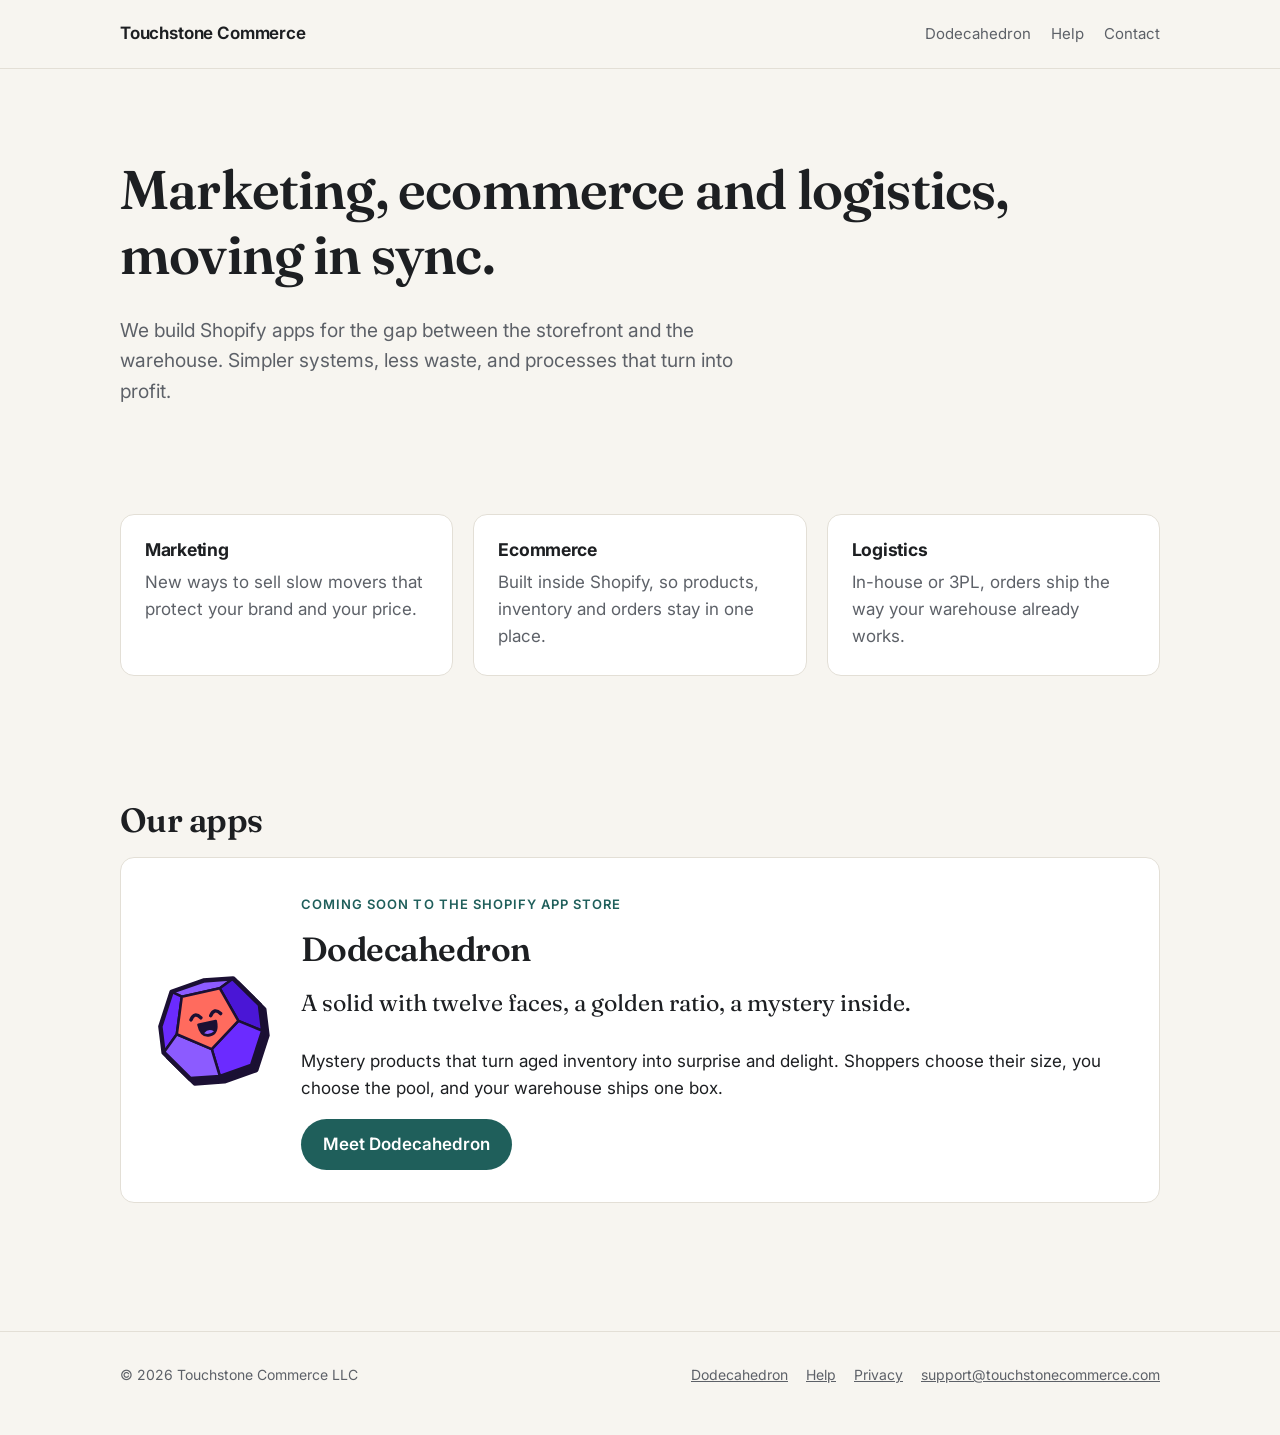
==== index.html @ 1e790326 "SEO: FAQ with structured data, canonicals, robots.txt and sitemap /dodecahedron/ gets a plain-statem" ====
<!doctype html>
<html lang="en">
<head>
  <meta charset="utf-8">
  <meta name="viewport" content="width=device-width, initial-scale=1">
  <title>Touchstone Commerce</title>
  <meta name="description" content="Shopify apps that keep marketing, ecommerce and logistics moving in sync.">
  <link rel="canonical" href="https://touchstonecommerce.com/">
  <link rel="icon" href="/assets/favicon.ico?v=2" sizes="32x32">
  <link rel="icon" href="/assets/favicon.svg?v=2" type="image/svg+xml">
  <link rel="apple-touch-icon" href="/assets/apple-touch-icon.png">
  <link rel="manifest" href="/assets/site.webmanifest">
  <link rel="preconnect" href="https://fonts.googleapis.com">
  <link rel="preconnect" href="https://fonts.gstatic.com" crossorigin>
  <link href="https://fonts.googleapis.com/css2?family=Fraunces:ital,opsz,wght@0,9..144,400;0,9..144,600;1,9..144,400&family=Inter:wght@400;600;650;700&display=swap" rel="stylesheet">
  <link rel="stylesheet" href="/assets/style.css?v=629a7da9">
</head>
<body>
  <header class="site-header">
    <div class="wrap">
      <a class="brand" href="/">
        Touchstone Commerce
      </a>
      <nav class="site-nav" aria-label="Main">
        <a href="/dodecahedron/">Dodecahedron</a>
        <a href="/dodecahedron/help/">Help</a>
        <a href="mailto:support@touchstonecommerce.com">Contact</a>
      </nav>
    </div>
  </header>

  <main>
    <section class="hero">
      <div class="wrap">
        <h1>Marketing, ecommerce and logistics, moving in sync.</h1>
        <p class="lede">We build Shopify apps for the gap between the storefront and the warehouse. Simpler systems, less waste, and processes that turn into profit.</p>
      </div>
    </section>

    <section class="section">
      <div class="wrap">
        <div class="grid">
          <div class="card">
            <h3>Marketing</h3>
            <p class="muted">New ways to sell slow movers that protect your brand and your price.</p>
          </div>
          <div class="card">
            <h3>Ecommerce</h3>
            <p class="muted">Built inside Shopify, so products, inventory and orders stay in one place.</p>
          </div>
          <div class="card">
            <h3>Logistics</h3>
            <p class="muted">In-house or 3PL, orders ship the way your warehouse already works.</p>
          </div>
        </div>
      </div>
    </section>

    <section class="section">
      <div class="wrap">
        <h2>Our apps</h2>
        <div class="card product-card">
          <img src="/assets/dodecahedron-mark.svg" width="120" height="120" alt="">
          <div>
            <span class="eyebrow">Coming soon to the Shopify App Store</span>
            <h2 style="margin-top: 0">Dodecahedron</h2>
            <p class="sense">A solid with twelve faces, a golden ratio, a mystery inside.</p>
            <p>Mystery products that turn aged inventory into surprise and delight. Shoppers choose their size, you choose the pool, and your warehouse ships one box.</p>
            <div class="actions" style="margin-top: 16px">
              <a class="button" href="/dodecahedron/">Meet Dodecahedron</a>
            </div>
          </div>
        </div>
      </div>
    </section>
  </main>

  <footer class="site-footer">
    <div class="wrap">
      <span>© 2026 Touchstone Commerce LLC</span>
      <nav aria-label="Footer">
        <a href="/dodecahedron/">Dodecahedron</a>
        <a href="/dodecahedron/help/">Help</a>
        <a href="/privacy/">Privacy</a>
        <a href="mailto:support@touchstonecommerce.com">support@touchstonecommerce.com</a>
      </nav>
    </div>
  </footer>
</body>
</html>
---- assets/style.css ----
/* Touchstone Commerce: one stylesheet for every page. */
:root {
  --bg: #f7f5f0;
  --surface: #ffffff;
  --text: #1d1f22;
  --muted: #5d6168;
  --line: #e3dfd6;
  --accent: #1f5f5b;
  --accent-soft: #e4efed;
  --accent-text: #ffffff;
  --radius: 14px;
  --max: 1080px;
  --font: "Inter", system-ui, -apple-system, "Segoe UI", Roboto, sans-serif;
  --serif: "Fraunces", Georgia, "Times New Roman", serif;
}

@media (prefers-color-scheme: dark) {
  :root {
    --bg: #121416;
    --surface: #1a1d20;
    --text: #ecebe7;
    --muted: #a3a7ad;
    --line: #2c3035;
    --accent: #6fbfb6;
    --accent-soft: #1d2d2c;
    --accent-text: #0f1a19;
  }
}

* { box-sizing: border-box; }

html { -webkit-text-size-adjust: 100%; }

body {
  margin: 0;
  background: var(--bg);
  color: var(--text);
  font: 17px/1.6 var(--font);
}

a { color: var(--accent); }
a:hover { text-decoration-thickness: 2px; }

img, svg { max-width: 100%; }

.wrap { max-width: var(--max); margin: 0 auto; padding: 0 20px; }
.narrow { max-width: 900px; }

/* Header and footer */
.site-header { border-bottom: 1px solid var(--line); }
.site-header .wrap { display: flex; align-items: center; justify-content: space-between; gap: 16px; min-height: 68px; flex-wrap: wrap; }
.brand { color: var(--text); text-decoration: none; font-weight: 650; letter-spacing: -0.01em; }
.site-nav { display: flex; gap: 20px; flex-wrap: wrap; }
.site-nav a { color: var(--muted); text-decoration: none; font-size: 15px; }
.site-nav a:hover, .site-nav a[aria-current="page"] { color: var(--text); }

.site-footer { border-top: 1px solid var(--line); margin-top: 96px; padding: 32px 0 48px; color: var(--muted); font-size: 14px; }
.site-footer .wrap { display: flex; justify-content: space-between; gap: 16px; flex-wrap: wrap; }
.site-footer nav { display: flex; gap: 18px; flex-wrap: wrap; }
.site-footer a { color: var(--muted); }

/* Type */
h1, h2, h3 { line-height: 1.2; letter-spacing: -0.015em; margin: 0 0 0.5em; }
h1 { font-family: var(--serif); font-weight: 600; font-size: clamp(2.2rem, 5vw, 3.4rem); }
h2 { font-family: var(--serif); font-weight: 600; font-size: clamp(1.6rem, 3vw, 2.1rem); margin-top: 1.8em; }
h3 { font-size: 1.1rem; }
p { margin: 0 0 1em; }
.lede { font-size: 1.2rem; color: var(--muted); max-width: 640px; }
.eyebrow { display: inline-block; font-size: 13px; font-weight: 600; letter-spacing: 0.08em; text-transform: uppercase; color: var(--accent); margin-bottom: 14px; }
.muted { color: var(--muted); }

/* Dictionary-entry hero */
.definition { max-width: 680px; }
.definition h1 { font-size: clamp(2.8rem, 8vw, 4.6rem); margin-bottom: 0.1em; }
.pron { font-family: var(--serif); font-size: 1.15rem; color: var(--muted); padding-bottom: 20px; border-bottom: 1px solid var(--line); margin-bottom: 24px; }
.pron b { font-weight: 600; color: var(--text); }
.pron i { margin-left: 0.4em; }
.sense { font-family: var(--serif); font-size: 1.45rem; line-height: 1.45; margin-bottom: 28px; }

/* Sections */
.hero { padding: 88px 0 56px; }
.section { padding: 32px 0; }

.grid { display: grid; gap: 20px; grid-template-columns: repeat(auto-fit, minmax(240px, 1fr)); }
.card { background: var(--surface); border: 1px solid var(--line); border-radius: var(--radius); padding: 24px; }
.card p:last-child { margin-bottom: 0; }

.product-card { display: grid; gap: 28px; grid-template-columns: 120px 1fr; align-items: center; padding: 32px; }
.product-card > img { width: 120px; height: 120px; }
@media (max-width: 600px) {
  .product-card { grid-template-columns: 1fr; }
  .product-card > img { width: 88px; height: 88px; }
}

.steps { counter-reset: step; list-style: none; padding: 0; margin: 0; display: grid; gap: 16px; grid-template-columns: repeat(auto-fit, minmax(220px, 1fr)); }
.steps li { counter-increment: step; background: var(--surface); border: 1px solid var(--line); border-radius: var(--radius); padding: 22px; }
.steps li::before { content: counter(step); display: inline-grid; place-items: center; width: 30px; height: 30px; border-radius: 50%; background: var(--accent-soft); color: var(--accent); font-weight: 700; margin-bottom: 12px; }

.button { display: inline-block; background: var(--accent); color: var(--accent-text); text-decoration: none; font-weight: 600; padding: 12px 22px; border-radius: 999px; }
.button:hover { filter: brightness(1.08); }
.button.secondary { background: transparent; color: var(--accent); border: 1.5px solid var(--accent); }
.actions { display: flex; gap: 12px; flex-wrap: wrap; margin-top: 28px; }

.note { background: var(--accent-soft); border-radius: var(--radius); padding: 18px 22px; }

/* Long-form documents (privacy, help) */
.doc { padding-top: 56px; }
.doc h2 { font-size: 1.5rem; }
.doc h3 { margin-top: 1.6em; }
.doc ul, .doc ol { padding-left: 1.3em; }
.doc li { margin-bottom: 0.4em; }
.doc table { width: 100%; border-collapse: collapse; margin: 0 0 1.2em; font-size: 15px; display: block; overflow-x: auto; }
.doc th, .doc td { text-align: left; vertical-align: top; padding: 10px 12px; border-bottom: 1px solid var(--line); }
.doc th { font-weight: 600; }
.doc code { font-size: 0.92em; background: var(--accent-soft); padding: 1px 6px; border-radius: 6px; overflow-wrap: anywhere; }
.toc { background: var(--surface); border: 1px solid var(--line); border-radius: var(--radius); padding: 18px 22px; margin: 24px 0 8px; }
.toc ul { margin: 0; }

/* ------------------------------------------------------------------------------------------------
   Dodecahedron brand (BRAND.md). Pages with <body class="dodeca"> take these tokens: the site's own
   variables are redefined, so the shared header, footer, cards and links restyle themselves, and the
   dd- components below draw only from tokens. Light only: the brand has no dark palette.
   ------------------------------------------------------------------------------------------------ */
.dodeca {
  --purple: #6b2bff;          /* Electric Purple: primary accent */
  --purple-deep: #4a16d6;     /* links, tag text */
  --purple-darkest: #2e0c8f;  /* link hover */
  --purple-soft: #8c5bff;
  --lavender: #e6dcff;
  --ink: #1b1033;             /* Midnight Ink: headings, borders, shadows */
  --coral: #ff6b5e;
  --lime: #d8f76a;
  --yellow: #ffc23d;
  --lilac: #f5f1ff;           /* Lilac Mist: page background */
  --bg-image: #f1ecfc;        /* behind illustrations */
  --white: #ffffff;
  --text-body: #3b2e5c;       /* Plum Gray */
  --text-muted: #5a4d78;      /* Muted Plum */

  --font-display: "Bricolage Grotesque", system-ui, sans-serif;
  --radius-pill: 999px;
  --radius-card: 20px;
  --radius-card-lg: 28px;
  --border: 2px solid var(--ink);
  --shadow-sm: 4px 4px 0 var(--ink);
  --shadow-lg: 10px 10px 0 var(--ink);
  --shadow-btn: 0 6px 0 var(--ink);

  /* The site's own variables, mapped to the brand. */
  --bg: var(--lilac);
  --surface: var(--white);
  --text: var(--ink);
  --muted: var(--text-muted);
  --line: var(--ink);
  --accent: var(--purple-deep);
  --accent-soft: var(--lavender);
  --accent-text: var(--white);
  --radius: var(--radius-card);
  --max: 1200px;
  --font: "Inter", system-ui, -apple-system, "Segoe UI", Roboto, sans-serif;

  color-scheme: light;
  overflow-x: clip;
}
/* Keep the brand light even when the visitor's system is dark (the site's dark tokens would win otherwise). */
@media (prefers-color-scheme: dark) {
  .dodeca {
    --bg: var(--lilac); --surface: var(--white); --text: var(--ink); --muted: var(--text-muted); --line: var(--ink);
    --accent: var(--purple-deep); --accent-soft: var(--lavender); --accent-text: var(--white);
  }
}
.dodeca a { color: var(--purple-deep); }
.dodeca a:hover { color: var(--purple-darkest); }
.dodeca :focus-visible { outline: 3px solid var(--purple); outline-offset: 3px; border-radius: 6px; }
.dodeca .wrap { padding-inline: 24px; }
.dodeca h1, .dodeca h2, .dodeca .dd-display { font-family: var(--font-display); font-weight: 800; letter-spacing: -0.02em; color: var(--ink); }
.dodeca h3 { color: var(--ink); }
.dodeca .muted { color: var(--text-body); }

/* Header and footer, restyled to the brand. */
.dodeca .site-header { border-bottom: 0; }
.dodeca .site-header .wrap { min-height: 0; padding-block: 24px; }
.dodeca .site-nav { align-items: center; gap: 8px; }
.dodeca .site-nav a:not(.dd-btn) { padding: 12px 14px; font-weight: 500; font-size: 15px; color: var(--text-body); }
.dodeca .site-nav a:not(.dd-btn):hover, .dodeca .site-nav a[aria-current="page"] { color: var(--ink); }
.dodeca .site-footer { border-top: var(--border); color: var(--text-muted); }
.dodeca .site-footer a { color: var(--text-muted); }

.dd-logo { display: flex; align-items: center; gap: 10px; text-decoration: none; }
.dodeca .dd-logo, .dodeca .dd-logo:hover { color: var(--ink); }
.dd-logo span { font-size: 22px; }

/* Buttons */
.dd-btn { display: inline-flex; align-items: center; gap: 10px; min-height: 44px; padding: 0 20px; border-radius: var(--radius-pill);
  font: 600 15px/1.2 var(--font); text-decoration: none; border: 0; cursor: pointer; transition: transform 0.12s ease, box-shadow 0.12s ease; }
.dodeca .dd-btn-dark, .dodeca .dd-btn-dark:hover { background: var(--ink); color: var(--white); }
.dd-btn-lg { min-height: 56px; padding: 10px 28px; font-size: 18px; }
.dodeca .dd-btn-primary { background: var(--purple); color: var(--white); font-weight: 700; box-shadow: var(--shadow-btn); }
.dodeca .dd-btn-primary:hover { color: var(--white); transform: translateY(2px); box-shadow: 0 4px 0 var(--ink); }
.dodeca .dd-btn-primary:active { transform: translateY(6px); box-shadow: 0 0 0 var(--ink); }
.dodeca .dd-btn-outline { background: var(--white); color: var(--ink); border: var(--border); }
.dodeca .dd-btn-outline:hover { color: var(--ink); background: var(--lilac); }

/* Hero */
.dd-hero { display: flex; flex-wrap: wrap; align-items: center; gap: 56px; padding-top: 40px; padding-bottom: 56px; }
.dd-hero-copy { flex: 1 1 480px; min-width: 0; display: flex; flex-direction: column; gap: 28px; }
.dd-eyebrow { align-self: flex-start; display: inline-flex; align-items: center; gap: 8px; padding: 8px 14px; border-radius: var(--radius-pill);
  background: var(--lime); color: var(--ink); font-weight: 600; font-size: 14px; }
.dodeca .dd-hero h1 { margin: 0; font-size: clamp(52px, 7.5vw, 96px); line-height: 0.95; letter-spacing: -0.035em; }
.dd-hero h1 em { font-style: normal; color: var(--purple); }
.dd-lede { margin: 0; max-width: 520px; font-size: 20px; line-height: 1.5; color: var(--text-body); }
.dd-cta-row { display: flex; flex-wrap: wrap; gap: 12px; }
.dd-fineprint { margin: 0; font-size: 14px; color: var(--text-muted); }

.dd-hero-visual { flex: 1 1 380px; min-width: 0; display: flex; justify-content: center; padding-block: 24px; }
.dd-product-wrap { position: relative; width: 100%; max-width: 420px; }
.dd-product-card { background: var(--white); border: var(--border); border-radius: var(--radius-card-lg); box-shadow: var(--shadow-lg); overflow: hidden; }
.dd-product-card .dd-art { background: var(--bg-image); border-bottom: var(--border); }
.dd-product-card .dd-art img { display: block; width: 100%; height: auto; aspect-ratio: 3 / 2; object-fit: cover; }
.dd-product-card .dd-body { padding: 20px 24px 24px; display: flex; flex-direction: column; gap: 10px; }
.dd-tag { align-self: flex-start; padding: 4px 10px; border-radius: var(--radius-pill); background: var(--lilac); color: var(--purple-deep); font-weight: 600; font-size: 13px; }
.dodeca .dd-product-card h2 { margin: 0; font-size: 26px; }
.dd-product-card p { margin: 0; font-size: 15px; line-height: 1.5; color: var(--text-body); }
.dd-price-row { display: flex; align-items: center; justify-content: space-between; gap: 12px; margin-top: 6px; }
.dd-price { font-weight: 700; font-size: 20px; color: var(--ink); }

.dd-chip { position: absolute; left: -64px; top: 30%; padding: 12px 16px; border-radius: 16px; background: var(--white); border: var(--border);
  box-shadow: var(--shadow-sm); font-size: 14px; line-height: 1.3; }
.dd-chip .dd-from { font-weight: 500; color: var(--text-muted); }
.dd-chip .dd-to { font-weight: 700; color: var(--ink); }

/* How it works */
/* Bottom padding + the next section's 32px top padding = the space above the steps (the hero's bottom padding). */
.dd-steps { display: grid; grid-template-columns: repeat(auto-fit, minmax(240px, 1fr)); gap: 16px; padding-bottom: 32px; }
.dd-step { padding: 24px; border-radius: var(--radius-card); background: var(--white); border: var(--border); display: flex; flex-direction: column; gap: 10px; }
.dd-num { width: 44px; height: 44px; border-radius: 12px; display: flex; align-items: center; justify-content: center;
  font-family: var(--font-display); font-weight: 800; font-size: 22px; color: var(--ink); }
.dodeca .dd-step h2 { margin: 0; font-size: 24px; }
.dd-step p { margin: 0; font-size: 16px; line-height: 1.5; color: var(--text-body); }
.dd-num-1 { background: var(--lime); }
.dd-num-2 { background: var(--yellow); }
.dd-num-3 { background: var(--coral); }

/* The rest of the page: cards and notes in the same sticker style. A section's first heading sits on the
   section's own padding rather than adding the site's heading margin on top. */
.dodeca .section h2:first-child { margin-top: 0; }
.dodeca .card { border: var(--border); border-radius: var(--radius-card); }
.dodeca .note { background: var(--lavender); border: var(--border); color: var(--ink); }

/* FAQ: native <details> so every answer is in the HTML for search engines and AI crawlers, open or closed. */
.dd-faq details { background: var(--white); border: var(--border); border-radius: var(--radius-card); box-shadow: var(--shadow-sm); margin-bottom: 16px; }
.dd-faq summary {
  cursor: pointer; list-style: none; padding: 18px 22px; border-radius: 18px;
  display: flex; justify-content: space-between; align-items: center; gap: 16px;
  font-weight: 700; font-size: 17px; color: var(--ink);
}
.dd-faq summary::-webkit-details-marker { display: none; }
.dd-faq summary::after { content: "+"; font-size: 22px; line-height: 1; flex: none; }
.dd-faq details[open] summary::after { content: "–"; }
.dd-faq details p { margin: 0; padding: 0 22px 20px; font-size: 16px; line-height: 1.55; color: var(--text-body); }
.dd-faq details a { font-weight: 600; }

/* Dodecahedron long-form pages (help, pricing): the .doc layout in the brand's sticker style. */
.dodeca .doc { padding-top: 40px; }
.dodeca .doc .dd-eyebrow { display: flex; width: fit-content; margin-bottom: 20px; }
.dodeca .doc h1 { font-size: clamp(40px, 6vw, 64px); line-height: 1; letter-spacing: -0.03em; margin-bottom: 16px; }
.dodeca .doc h2 { font-size: 28px; margin-top: 1.6em; }
.dodeca .doc h3 { font-family: var(--font-display); font-weight: 800; font-size: 20px; letter-spacing: -0.01em; }
.dodeca .doc .lede { color: var(--text-body); }
.dodeca .doc p, .dodeca .doc li { color: var(--text-body); }
.dodeca .doc strong { color: var(--ink); }
/* A real table at full width (the base .doc table is display: block for sideways scrolling, which leaves the rows
   narrower than the border). Cells wrap instead, and long code breaks anywhere. */
.dodeca .doc table { display: table; width: 100%; border-collapse: separate; border-spacing: 0; background: var(--white); border: var(--border); border-radius: var(--radius-card); }
.dodeca .doc th, .dodeca .doc td { border-bottom: 1px solid var(--lavender); }
.dodeca .doc tr:last-child td { border-bottom: 0; }
.dodeca .doc th { background: var(--lavender); color: var(--ink); }
.dodeca .doc thead th:first-child { border-top-left-radius: calc(var(--radius-card) - 2px); }
.dodeca .doc thead th:last-child { border-top-right-radius: calc(var(--radius-card) - 2px); }
.dodeca .doc code { background: var(--lavender); color: var(--ink); }
/* The plans table: fixed columns (40 / 30 / 30, set in its colgroup) at every width. */
.dodeca .doc table.dd-plans { table-layout: fixed; }
.dodeca .toc { border: var(--border); border-radius: var(--radius-card); box-shadow: var(--shadow-sm); margin-bottom: 16px; }

/* Confetti background: a fixed layer behind the page, faint at the top and more vivid as you scroll (--dd-scroll
   comes from dodeca.js; without it the layer stays faint). It's taller than the screen so the image's grass line
   stays out of view: the grass belongs to the footer. It shows only in the side margins: the
   mask is clear across the central 900px content column (fading in over the 80px outside it), so confetti never
   sits behind text. On screens narrower than the column there are no margins, so no confetti. */
.dd-bg { position: fixed; inset: 0 0 auto; height: 125vh; z-index: -1; pointer-events: none;
  background: url(/assets/confetti.webp) center top / cover no-repeat;
  opacity: calc(0.25 + 0.6 * var(--dd-scroll, 0)); filter: saturate(calc(0.35 + 0.65 * var(--dd-scroll, 0)));
  -webkit-mask-image: linear-gradient(to right, #000 calc(50% - 530px), transparent calc(50% - 450px), transparent calc(50% + 450px), #000 calc(50% + 530px));
  mask-image: linear-gradient(to right, #000 calc(50% - 530px), transparent calc(50% - 450px), transparent calc(50% + 450px), #000 calc(50% + 530px)); }

/* Footer: the grass and flowers from the bottom of the same image (ground.webp, doodles painted out) form its top edge, edge to edge; the links sit
   below the green patches. */
.dodeca .site-footer { border-top: 0; padding-top: 0;
  /* Below the horizon the ground is solid, in the illustration's colour. The strip is 130/1672 of the width tall;
     the fill starts 10px under it so rounding (100vw includes the scrollbar) can't leave a gap. */
  background: linear-gradient(to bottom, transparent calc(100vw * 130 / 1672 - 10px), var(--bg-image) 0); }
.dodeca .site-footer::before { content: ""; display: block; margin-bottom: 20px; aspect-ratio: 1672 / 130;
  background: url(/assets/ground.webp) center bottom / 100% auto no-repeat;
  -webkit-mask-image: linear-gradient(to bottom, transparent, #000 45%); mask-image: linear-gradient(to bottom, transparent, #000 45%); }

/* Yes / no marks in tables. The word stays in the markup for screen readers. */
.dd-mark { display: inline-flex; vertical-align: middle; }
.dd-sr { position: absolute; width: 1px; height: 1px; overflow: hidden; clip-path: inset(50%); white-space: nowrap; }

/* Mobile menu. The nav is an HTML popover opened by the burger button (no script needed to open or close it;
   tapping outside or Esc closes it). Wider than 720px the popover is ignored and the nav shows inline. */
.dd-menu-toggle { display: none; padding: 4px; margin: -4px; border: 0; border-radius: 12px; background: none; cursor: pointer; }
.dd-menu-toggle img { display: block; height: 40px; width: auto; }
@media (min-width: 721px) {
  .dodeca .site-nav[popover] { display: flex; position: static; inset: auto; width: auto; height: auto; margin: 0; padding: 0;
    border: 0; background: none; color: inherit; overflow: visible; }
}
@media (max-width: 720px) {
  .dodeca .site-header .wrap { flex-wrap: nowrap; }
  .dd-menu-toggle { display: inline-flex; }
  /* The site's own .site-nav display would otherwise beat the browser's "closed popovers are hidden" rule. */
  .dodeca .site-nav[popover]:not(:popover-open) { display: none; }
  .dodeca .site-nav:popover-open { position: fixed; inset: 84px 0 auto; width: 100%; height: auto; margin: 0;
    display: flex; flex-direction: column; align-items: center; gap: 4px; padding: 8px 24px 28px;
    background: var(--lilac); color: var(--ink); border: 0; border-bottom: var(--border); }
  .dodeca .site-nav:popover-open .dd-btn { margin-top: 12px; }
  .dodeca .site-nav::backdrop { background: transparent; }
}

@media (max-width: 640px) {
  .dd-hero { gap: 32px; padding-top: 16px; }
  .dd-chip { left: 12px; top: 12px; }
  .dd-btn-lg { width: 100%; justify-content: center; }
}
@media (prefers-reduced-motion: reduce) {
  .dd-btn { transition: none; }
}
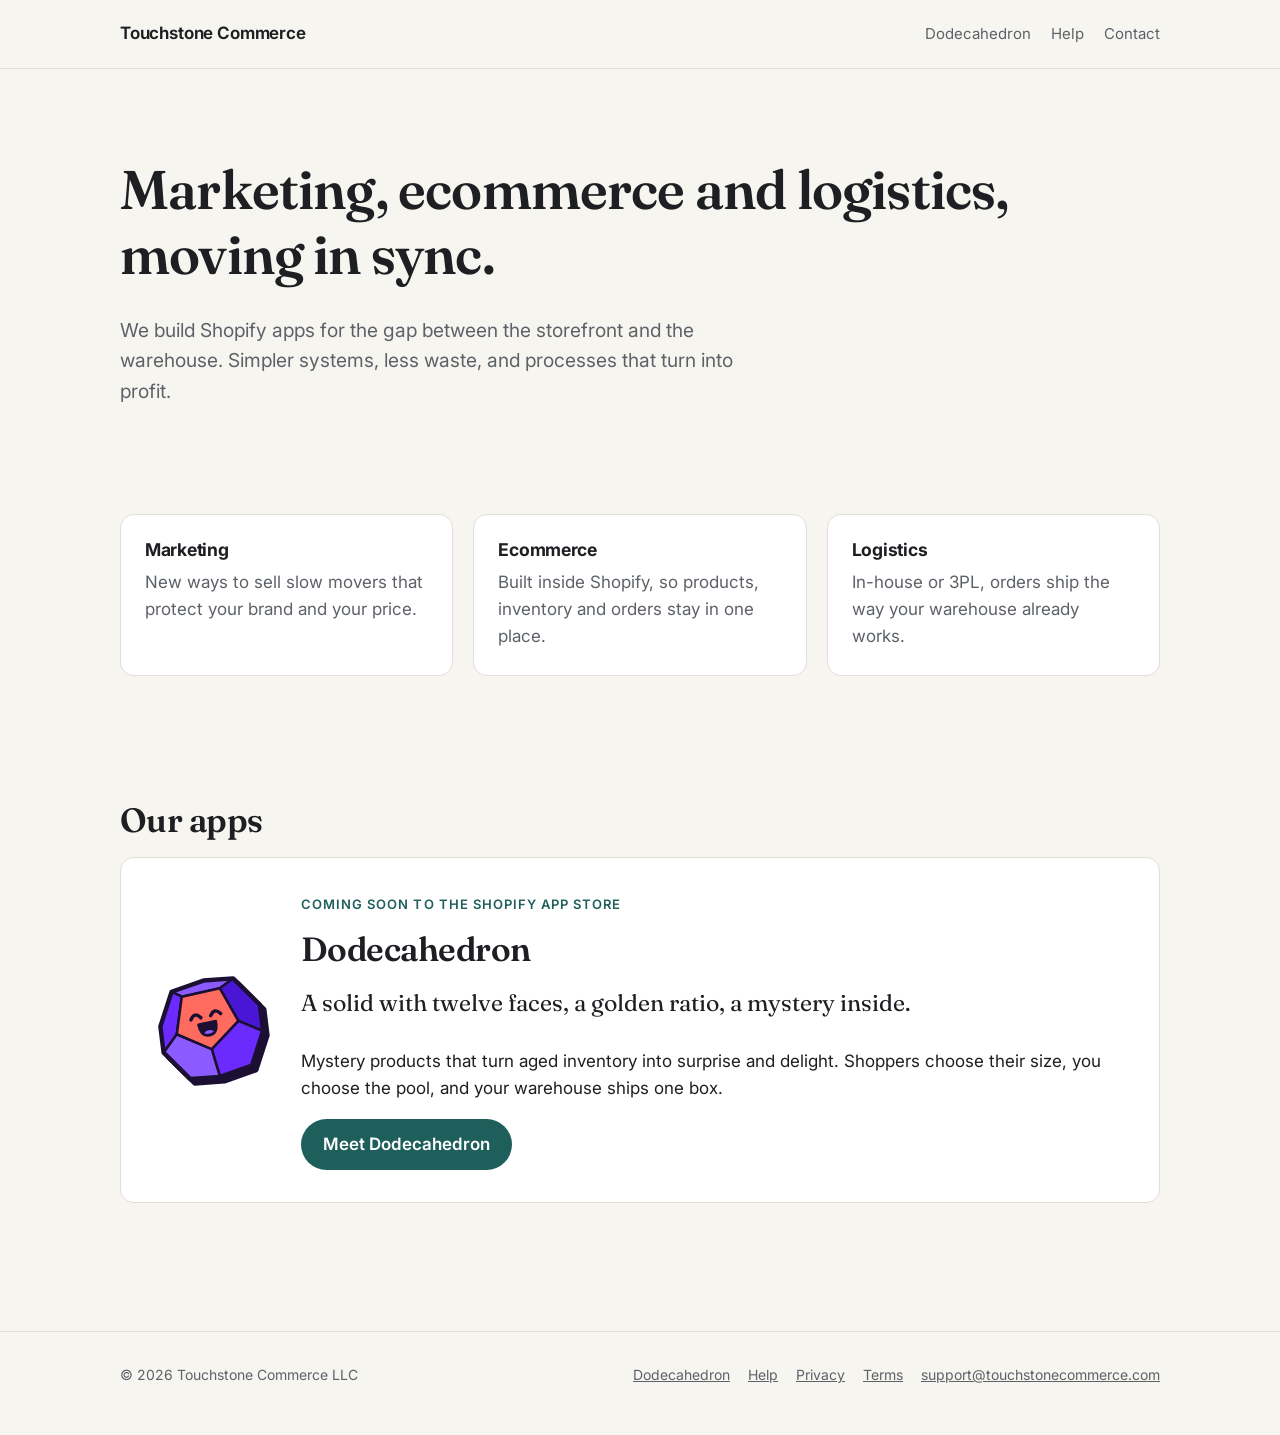
==== commit 2ebd3932: "Publish Terms of Service and Data Processing Addendum Adds /terms/ (clean copy of the approved draft" ====
--- a/index.html
+++ b/index.html
@@ -82,6 +82,7 @@
         <a href="/dodecahedron/">Dodecahedron</a>
         <a href="/dodecahedron/help/">Help</a>
         <a href="/privacy/">Privacy</a>
+        <a href="/terms/">Terms</a>
         <a href="mailto:support@touchstonecommerce.com">support@touchstonecommerce.com</a>
       </nav>
     </div>
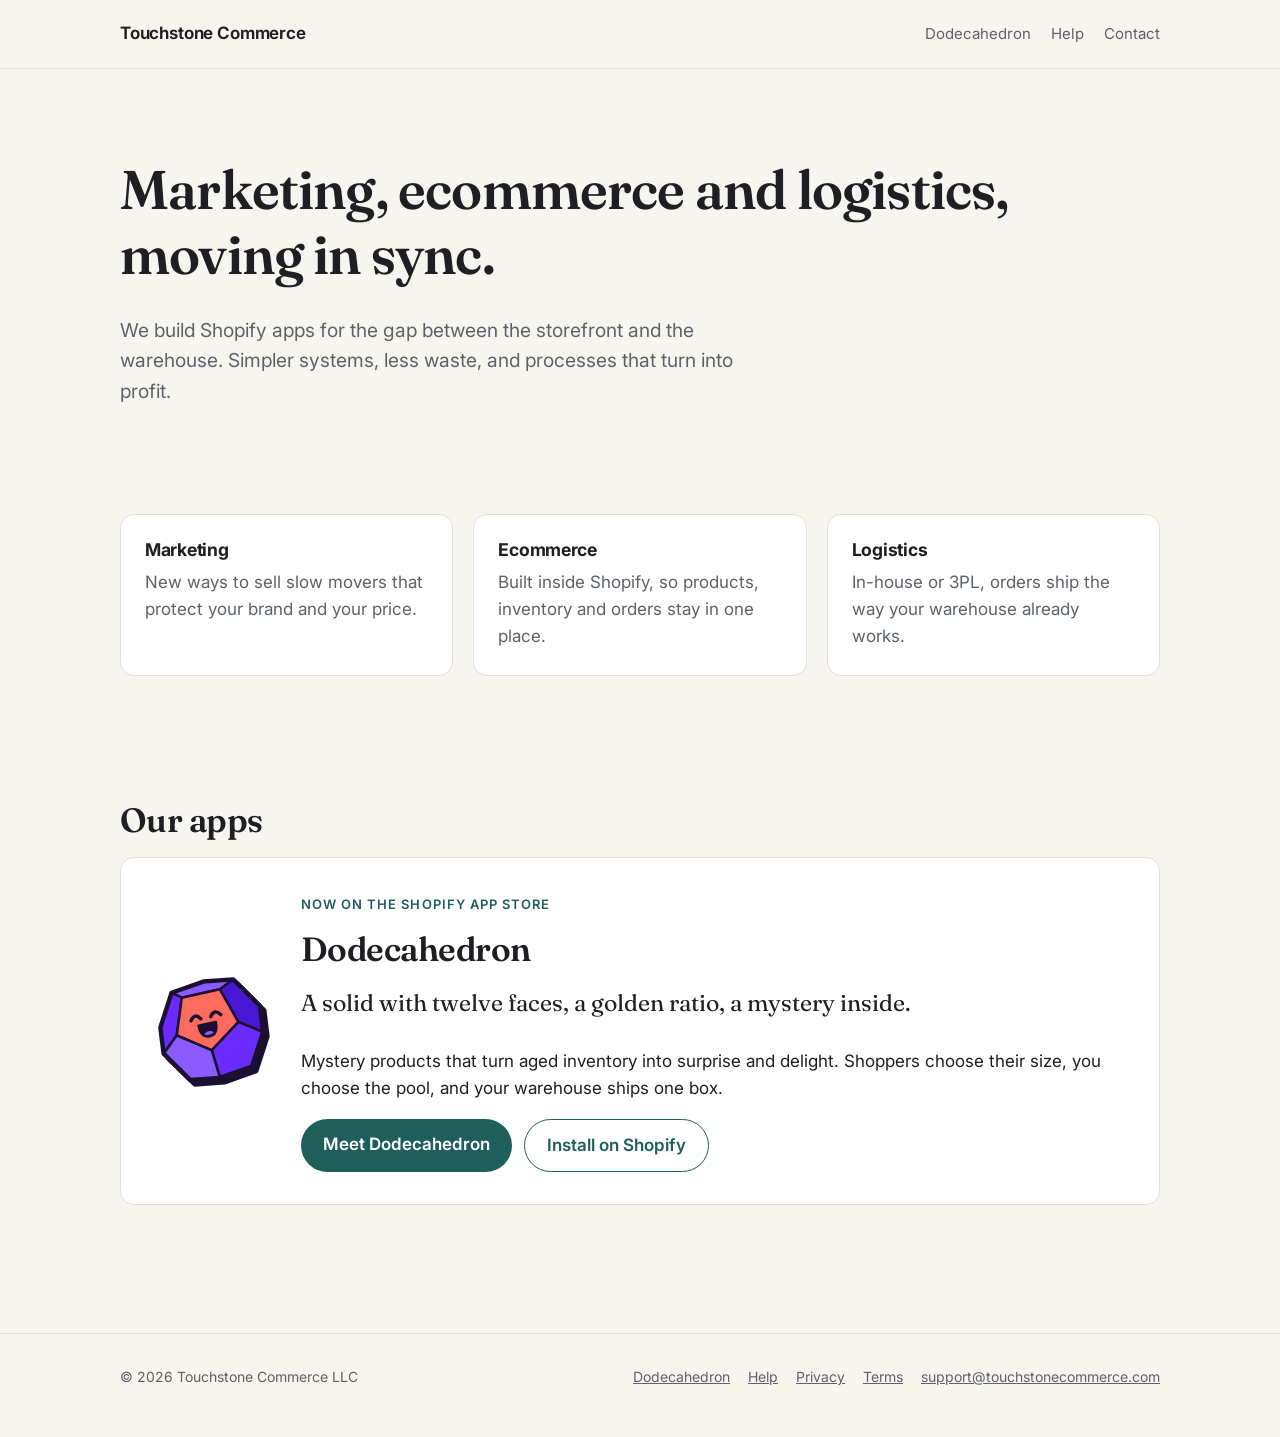
==== commit 71b63eff: "Dodecahedron is live: point install buttons to the App Store Install on Shopify, the hero CTA and Tr" ====
--- a/index.html
+++ b/index.html
@@ -62,12 +62,13 @@
         <div class="card product-card">
           <img src="/assets/dodecahedron-mark.svg" width="120" height="120" alt="">
           <div>
-            <span class="eyebrow">Coming soon to the Shopify App Store</span>
+            <span class="eyebrow">Now on the Shopify App Store</span>
             <h2 style="margin-top: 0">Dodecahedron</h2>
             <p class="sense">A solid with twelve faces, a golden ratio, a mystery inside.</p>
             <p>Mystery products that turn aged inventory into surprise and delight. Shoppers choose their size, you choose the pool, and your warehouse ships one box.</p>
             <div class="actions" style="margin-top: 16px">
               <a class="button" href="/dodecahedron/">Meet Dodecahedron</a>
+              <a class="button secondary" href="https://apps.shopify.com/dodecahedron">Install on Shopify</a>
             </div>
           </div>
         </div>
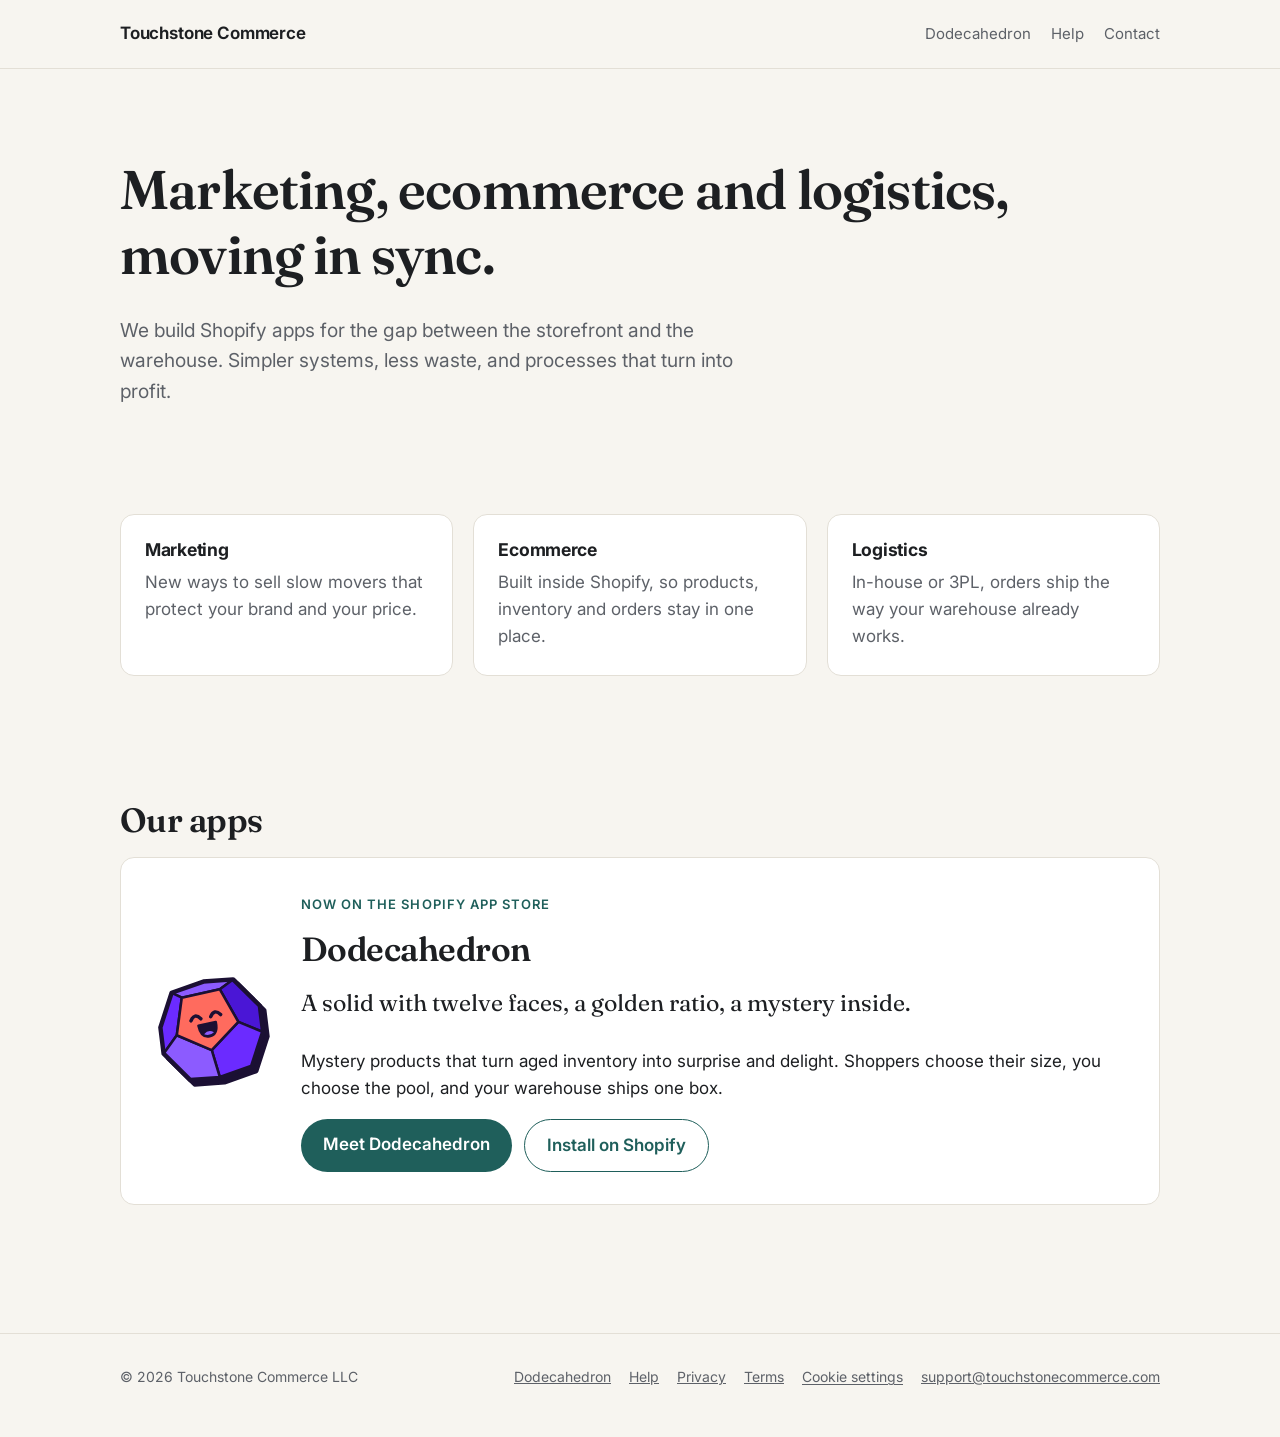
==== commit 2794a38c: "Add Google Tag Manager with cookie consent (Consent Mode v2) - GTM-NS47CZZ3 on every page (standard " ====
--- a/index.html
+++ b/index.html
@@ -2,6 +2,15 @@
 <html lang="en">
 <head>
   <meta charset="utf-8">
+  <!-- Consent defaults (Google Consent Mode v2), before Tag Manager. Banner and choices: /assets/consent.js -->
+  <script>window.dataLayer=window.dataLayer||[];function gtag(){dataLayer.push(arguments);}
+  gtag("consent","default",{ad_storage:"denied",ad_user_data:"denied",ad_personalization:"denied",analytics_storage:"denied",region:["AT","BE","BG","HR","CY","CZ","DK","EE","FI","FR","DE","GR","HU","IE","IT","LV","LT","LU","MT","NL","PL","PT","RO","SK","SI","ES","SE","IS","LI","NO","GB","CH"],wait_for_update:500});
+  gtag("consent","default",{ad_storage:"denied",ad_user_data:"denied",ad_personalization:"denied",analytics_storage:navigator.globalPrivacyControl?"denied":"granted"});
+  try{var tcc=localStorage.getItem("tc-consent");if(tcc)gtag("consent","update",{analytics_storage:tcc});}catch(e){}</script>
+  <script src="/assets/consent.js?v=20ad9bc9" defer></script>
+  <!-- Google Tag Manager -->
+  <script>(function(w,d,s,l,i){w[l]=w[l]||[];w[l].push({"gtm.start":new Date().getTime(),event:"gtm.js"});var f=d.getElementsByTagName(s)[0],j=d.createElement(s),dl=l!="dataLayer"?"&l="+l:"";j.async=true;j.src="https://www.googletagmanager.com/gtm.js?id="+i+dl;f.parentNode.insertBefore(j,f);})(window,document,"script","dataLayer","GTM-NS47CZZ3");</script>
+  <!-- End Google Tag Manager -->
   <meta name="viewport" content="width=device-width, initial-scale=1">
   <title>Touchstone Commerce</title>
   <meta name="description" content="Shopify apps that keep marketing, ecommerce and logistics moving in sync.">
@@ -13,9 +22,12 @@
   <link rel="preconnect" href="https://fonts.googleapis.com">
   <link rel="preconnect" href="https://fonts.gstatic.com" crossorigin>
   <link href="https://fonts.googleapis.com/css2?family=Fraunces:ital,opsz,wght@0,9..144,400;0,9..144,600;1,9..144,400&family=Inter:wght@400;600;650;700&display=swap" rel="stylesheet">
-  <link rel="stylesheet" href="/assets/style.css?v=629a7da9">
+  <link rel="stylesheet" href="/assets/style.css?v=4c9b2832">
 </head>
 <body>
+  <!-- Google Tag Manager (noscript) -->
+  <noscript><iframe src="https://www.googletagmanager.com/ns.html?id=GTM-NS47CZZ3" height="0" width="0" style="display:none;visibility:hidden"></iframe></noscript>
+  <!-- End Google Tag Manager (noscript) -->
   <header class="site-header">
     <div class="wrap">
       <a class="brand" href="/">
@@ -84,6 +96,7 @@
         <a href="/dodecahedron/help/">Help</a>
         <a href="/privacy/">Privacy</a>
         <a href="/terms/">Terms</a>
+        <button type="button" class="link-button" data-consent-open>Cookie settings</button>
         <a href="mailto:support@touchstonecommerce.com">support@touchstonecommerce.com</a>
       </nav>
     </div>
--- a/assets/style.css
+++ b/assets/style.css
@@ -231,6 +231,8 @@
 
 /* How it works */
 /* Bottom padding + the next section's 32px top padding = the space above the steps (the hero's bottom padding). */
+.dd-video { max-width: 960px; margin: 0 auto; background: var(--white); border: var(--border); border-radius: var(--radius-card-lg); box-shadow: var(--shadow-lg); overflow: hidden; }
+.dd-video video { display: block; width: 100%; height: auto; aspect-ratio: 16 / 9; background: var(--white); }
 .dd-steps { display: grid; grid-template-columns: repeat(auto-fit, minmax(240px, 1fr)); gap: 16px; padding-bottom: 32px; }
 .dd-step { padding: 24px; border-radius: var(--radius-card); background: var(--white); border: var(--border); display: flex; flex-direction: column; gap: 10px; }
 .dd-num { width: 44px; height: 44px; border-radius: 12px; display: flex; align-items: center; justify-content: center;
@@ -335,3 +337,13 @@
 @media (prefers-reduced-motion: reduce) {
   .dd-btn { transition: none; }
 }
+
+/* Cookie consent banner (assets/consent.js) */
+.consent { position: fixed; z-index: 1000; left: 16px; right: 16px; bottom: 16px; max-width: 560px; margin: 0 auto; background: var(--surface); color: var(--text); border: 1px solid var(--line); border-radius: var(--radius); box-shadow: 0 12px 40px rgba(0, 0, 0, .18); padding: 18px 20px; display: flex; flex-wrap: wrap; align-items: center; gap: 12px 20px; font-size: 15px; line-height: 1.5; }
+.consent[hidden] { display: none; }
+.consent p { margin: 0; flex: 1 1 260px; }
+.consent-actions { display: flex; gap: 10px; }
+.consent-btn { font: 600 15px/1 var(--font); padding: 11px 18px; border-radius: 999px; border: 1px solid var(--line); background: transparent; color: var(--text); cursor: pointer; }
+.consent-btn--primary { background: var(--accent); border-color: var(--accent); color: var(--accent-text); }
+.consent-btn:focus-visible { outline: 2px solid var(--accent); outline-offset: 2px; }
+.site-footer .link-button { font: inherit; color: inherit; background: none; border: 0; padding: 0; cursor: pointer; text-decoration: underline; text-underline-offset: 2px; }
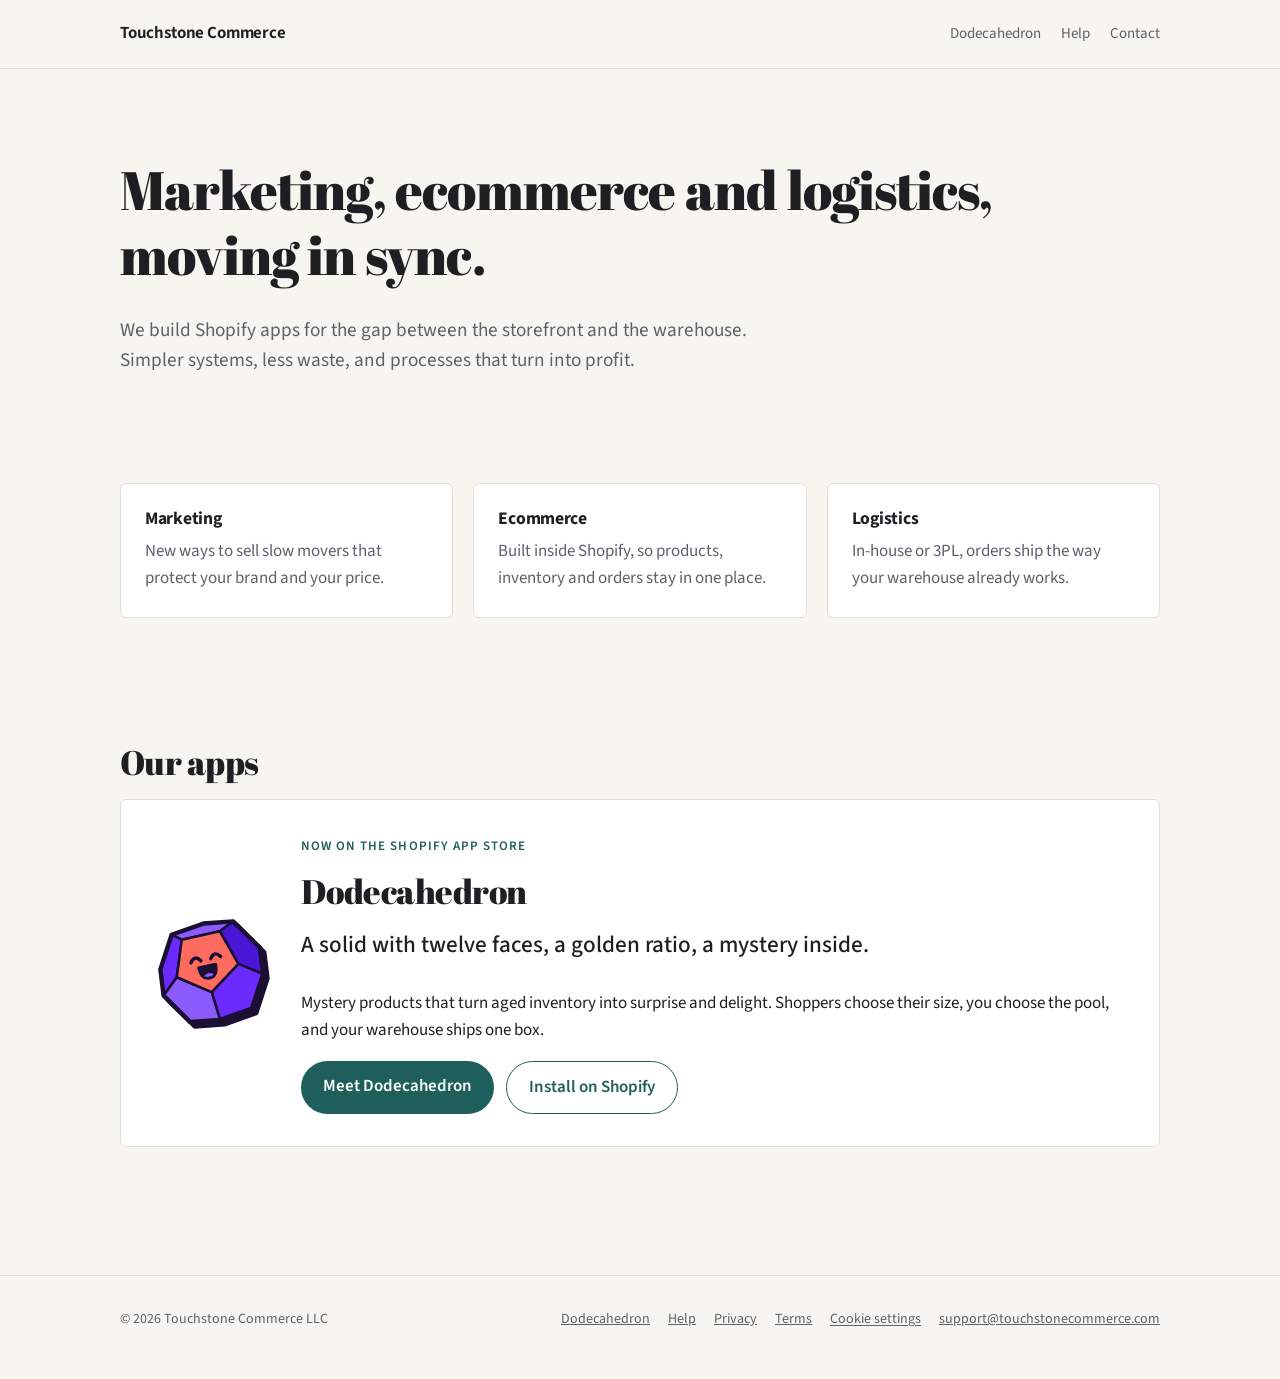
==== commit 0801ef5b: "Touchstone pages and share image: Abril Fatface + Source Sans 3 - Home and 404: new fonts, card corn" ====
--- a/index.html
+++ b/index.html
@@ -21,8 +21,8 @@
   <link rel="manifest" href="/assets/site.webmanifest">
   <link rel="preconnect" href="https://fonts.googleapis.com">
   <link rel="preconnect" href="https://fonts.gstatic.com" crossorigin>
-  <link href="https://fonts.googleapis.com/css2?family=Fraunces:ital,opsz,wght@0,9..144,400;0,9..144,600;1,9..144,400&family=Inter:wght@400;600;650;700&display=swap" rel="stylesheet">
-  <link rel="stylesheet" href="/assets/style.css?v=4c9b2832">
+  <link href="https://fonts.googleapis.com/css2?family=Abril+Fatface&family=Source+Sans+3:wght@400;500;600;700&display=swap" rel="stylesheet">
+  <link rel="stylesheet" href="/assets/style.css?v=8288f06d">
 </head>
 <body>
   <!-- Google Tag Manager (noscript) -->
--- a/assets/style.css
+++ b/assets/style.css
@@ -8,10 +8,10 @@
   --accent: #1f5f5b;
   --accent-soft: #e4efed;
   --accent-text: #ffffff;
-  --radius: 14px;
+  --radius: 6px;
   --max: 1080px;
-  --font: "Inter", system-ui, -apple-system, "Segoe UI", Roboto, sans-serif;
-  --serif: "Fraunces", Georgia, "Times New Roman", serif;
+  --font: "Source Sans 3", system-ui, -apple-system, "Segoe UI", Roboto, sans-serif;
+  --serif: "Abril Fatface", Georgia, "Times New Roman", serif;
 }
 
 @media (prefers-color-scheme: dark) {
@@ -61,8 +61,8 @@
 
 /* Type */
 h1, h2, h3 { line-height: 1.2; letter-spacing: -0.015em; margin: 0 0 0.5em; }
-h1 { font-family: var(--serif); font-weight: 600; font-size: clamp(2.2rem, 5vw, 3.4rem); }
-h2 { font-family: var(--serif); font-weight: 600; font-size: clamp(1.6rem, 3vw, 2.1rem); margin-top: 1.8em; }
+h1 { font-family: var(--serif); font-weight: 400; font-size: clamp(2.2rem, 5vw, 3.4rem); }
+h2 { font-family: var(--serif); font-weight: 400; font-size: clamp(1.6rem, 3vw, 2.1rem); margin-top: 1.8em; }
 h3 { font-size: 1.1rem; }
 p { margin: 0 0 1em; }
 .lede { font-size: 1.2rem; color: var(--muted); max-width: 640px; }
@@ -72,10 +72,10 @@
 /* Dictionary-entry hero */
 .definition { max-width: 680px; }
 .definition h1 { font-size: clamp(2.8rem, 8vw, 4.6rem); margin-bottom: 0.1em; }
-.pron { font-family: var(--serif); font-size: 1.15rem; color: var(--muted); padding-bottom: 20px; border-bottom: 1px solid var(--line); margin-bottom: 24px; }
+.pron { font-family: var(--font); font-size: 1.15rem; color: var(--muted); padding-bottom: 20px; border-bottom: 1px solid var(--line); margin-bottom: 24px; }
 .pron b { font-weight: 600; color: var(--text); }
 .pron i { margin-left: 0.4em; }
-.sense { font-family: var(--serif); font-size: 1.45rem; line-height: 1.45; margin-bottom: 28px; }
+.sense { font-family: var(--font); font-size: 1.45rem; font-weight: 500; line-height: 1.45; margin-bottom: 28px; }
 
 /* Sections */
 .hero { padding: 88px 0 56px; }
@@ -137,14 +137,14 @@
   --text-body: #3b2e5c;       /* Plum Gray */
   --text-muted: #5a4d78;      /* Muted Plum */
 
-  --font-display: "Bricolage Grotesque", system-ui, sans-serif;
+  --font-display: "Abril Fatface", Georgia, "Times New Roman", serif;
   --radius-pill: 999px;
-  --radius-card: 20px;
-  --radius-card-lg: 28px;
+  --radius-card: 6px;
+  --radius-card-lg: 8px;
   --border: 2px solid var(--ink);
   --shadow-sm: 4px 4px 0 var(--ink);
   --shadow-lg: 10px 10px 0 var(--ink);
-  --shadow-btn: 0 6px 0 var(--ink);
+  --shadow-btn: 0 5px 0 var(--ink);
 
   /* The site's own variables, mapped to the brand. */
   --bg: var(--lilac);
@@ -157,7 +157,7 @@
   --accent-text: var(--white);
   --radius: var(--radius-card);
   --max: 1200px;
-  --font: "Inter", system-ui, -apple-system, "Segoe UI", Roboto, sans-serif;
+  --font: "Source Sans 3", system-ui, -apple-system, "Segoe UI", Roboto, sans-serif;
 
   color-scheme: light;
   overflow-x: clip;
@@ -173,7 +173,7 @@
 .dodeca a:hover { color: var(--purple-darkest); }
 .dodeca :focus-visible { outline: 3px solid var(--purple); outline-offset: 3px; border-radius: 6px; }
 .dodeca .wrap { padding-inline: 24px; }
-.dodeca h1, .dodeca h2, .dodeca .dd-display { font-family: var(--font-display); font-weight: 800; letter-spacing: -0.02em; color: var(--ink); }
+.dodeca h1, .dodeca h2, .dodeca .dd-display { font-family: var(--font-display); font-weight: 400; letter-spacing: -0.005em; color: var(--ink); }
 .dodeca h3 { color: var(--ink); }
 .dodeca .muted { color: var(--text-body); }
 
@@ -195,9 +195,9 @@
   font: 600 15px/1.2 var(--font); text-decoration: none; border: 0; cursor: pointer; transition: transform 0.12s ease, box-shadow 0.12s ease; }
 .dodeca .dd-btn-dark, .dodeca .dd-btn-dark:hover { background: var(--ink); color: var(--white); }
 .dd-btn-lg { min-height: 56px; padding: 10px 28px; font-size: 18px; }
-.dodeca .dd-btn-primary { background: var(--purple); color: var(--white); font-weight: 700; box-shadow: var(--shadow-btn); }
-.dodeca .dd-btn-primary:hover { color: var(--white); transform: translateY(2px); box-shadow: 0 4px 0 var(--ink); }
-.dodeca .dd-btn-primary:active { transform: translateY(6px); box-shadow: 0 0 0 var(--ink); }
+.dodeca .dd-btn-primary { background: linear-gradient(120deg, var(--purple), var(--coral)); color: var(--white); font-weight: 700; border: var(--border); box-shadow: var(--shadow-btn); }
+.dodeca .dd-btn-primary:hover { color: var(--white); transform: translateY(2px); box-shadow: 0 3px 0 var(--ink); }
+.dodeca .dd-btn-primary:active { transform: translateY(5px); box-shadow: 0 0 0 var(--ink); }
 .dodeca .dd-btn-outline { background: var(--white); color: var(--ink); border: var(--border); }
 .dodeca .dd-btn-outline:hover { color: var(--ink); background: var(--lilac); }
 
@@ -206,7 +206,7 @@
 .dd-hero-copy { flex: 1 1 480px; min-width: 0; display: flex; flex-direction: column; gap: 28px; }
 .dd-eyebrow { align-self: flex-start; display: inline-flex; align-items: center; gap: 8px; padding: 8px 14px; border-radius: var(--radius-pill);
   background: var(--lime); color: var(--ink); font-weight: 600; font-size: 14px; }
-.dodeca .dd-hero h1 { margin: 0; font-size: clamp(52px, 7.5vw, 96px); line-height: 0.95; letter-spacing: -0.035em; }
+.dodeca .dd-hero h1 { margin: 0; font-size: clamp(52px, 7.5vw, 96px); line-height: 0.95; letter-spacing: -0.01em; }
 .dd-hero h1 em { font-style: normal; color: var(--purple); }
 .dd-lede { margin: 0; max-width: 520px; font-size: 20px; line-height: 1.5; color: var(--text-body); }
 .dd-cta-row { display: flex; flex-wrap: wrap; gap: 12px; }
@@ -236,12 +236,143 @@
 .dd-steps { display: grid; grid-template-columns: repeat(auto-fit, minmax(240px, 1fr)); gap: 16px; padding-bottom: 32px; }
 .dd-step { padding: 24px; border-radius: var(--radius-card); background: var(--white); border: var(--border); display: flex; flex-direction: column; gap: 10px; }
 .dd-num { width: 44px; height: 44px; border-radius: 12px; display: flex; align-items: center; justify-content: center;
-  font-family: var(--font-display); font-weight: 800; font-size: 22px; color: var(--ink); }
+  font-family: var(--font-display); font-weight: 400; font-size: 22px; color: var(--ink); }
 .dodeca .dd-step h2 { margin: 0; font-size: 24px; }
 .dd-step p { margin: 0; font-size: 16px; line-height: 1.5; color: var(--text-body); }
 .dd-num-1 { background: var(--lime); }
 .dd-num-2 { background: var(--yellow); }
 .dd-num-3 { background: var(--coral); }
+
+/* Try-it demo (Dodecahedron page, #try): a mock of the app window. dodeca-demo.js renders the panels and tabs;
+   without script the tab bar stays hidden and a <noscript> note shows instead. */
+.dd-try-lede { max-width: 640px; margin: 0 0 28px; font-size: 18px; line-height: 1.5; color: var(--text-body); }
+.dd-try-noscript { margin: 0; padding: 24px; color: var(--text-body); }
+
+.dd-window { background: var(--white); border: var(--border); border-radius: var(--radius-card); box-shadow: 6px 6px 0 var(--ink); overflow: hidden; }
+.dd-window-bar { display: flex; align-items: center; gap: 10px; padding: 10px 14px; border-bottom: var(--border); background: var(--lilac);
+  font-size: 13px; line-height: 1.3; }
+.dd-dots { display: inline-flex; gap: 5px; flex: none; }
+.dd-dots i { width: 10px; height: 10px; border-radius: 50%; border: 1.5px solid var(--ink); background: var(--coral); }
+.dd-dots i:nth-child(2) { background: var(--yellow); }
+.dd-dots i:nth-child(3) { background: var(--lime); }
+.dd-window-title { font-weight: 700; color: var(--ink); overflow: hidden; text-overflow: ellipsis; white-space: nowrap; }
+.dd-window-meta { margin-left: auto; color: var(--text-muted); white-space: nowrap; }
+
+.dd-tabs { display: flex; flex-wrap: wrap; gap: 6px; padding: 10px 12px; border-bottom: 1px solid var(--lavender); }
+.dd-tabs[hidden] { display: none; }
+.dd-tabs button { flex: none; padding: 7px 14px; border: 0; border-radius: var(--radius-pill); background: transparent; cursor: pointer;
+  font: 600 14px/1.2 var(--font); color: var(--text-body); }
+.dd-tabs button:hover { background: var(--lilac); color: var(--ink); }
+.dd-tabs button[aria-selected="true"] { background: var(--ink); color: var(--white); }
+.dd-panel { padding: 20px; }
+.dd-panel:empty, .dd-panel[hidden] { display: none; }
+
+.dd-try-grid { display: grid; grid-template-columns: minmax(0, 1.15fr) minmax(0, 1fr); gap: 28px; align-items: start; }
+.dd-try-setup { display: flex; flex-direction: column; gap: 14px; }
+.dd-badge { flex: none; padding: 3px 10px; border-radius: var(--radius-pill); background: var(--lavender); color: var(--purple-deep); font-weight: 600; font-size: 12px; line-height: 1.4; }
+.dd-badge-live { background: var(--lime); color: var(--ink); }
+.dd-badge-plain { background: var(--lilac); color: var(--text-muted); }
+
+/* Pick method: a real <select> dressed as the app's field. */
+.dd-select { display: flex; align-items: center; justify-content: space-between; gap: 12px; padding: 4px 4px 4px 14px; border: var(--border); border-radius: 12px; font-size: 14px; }
+.dd-select span { color: var(--text-muted); white-space: nowrap; }
+.dd-select select { min-width: 0; appearance: none; border: 0; border-radius: 8px; cursor: pointer; text-overflow: ellipsis;
+  padding: 7px 34px 7px 12px; font: 700 14px/1.2 var(--font); color: var(--ink);
+  background: transparent url("data:image/svg+xml,%3Csvg xmlns='http://www.w3.org/2000/svg' width='12' height='12' viewBox='0 0 12 12'%3E%3Cpath d='M2 4l4 4 4-4' fill='none' stroke='%236b2bff' stroke-width='2.2' stroke-linecap='round' stroke-linejoin='round'/%3E%3C/svg%3E") no-repeat right 10px center; }
+.dd-select select:hover { background-color: var(--lilac); }
+.dd-select option { padding: 8px 12px; font-weight: 500; color: var(--ink); background: var(--white); }
+.dd-try-hint { margin: -4px 0 0; font-size: 13px; line-height: 1.45; color: var(--text-muted); }
+
+.dd-row-ctl { display: flex; align-items: center; justify-content: space-between; gap: 12px; flex-wrap: wrap; font-size: 14px; color: var(--text-muted); }
+.dd-seg { display: inline-flex; border: var(--border); border-radius: 12px; overflow: hidden; background: var(--white); }
+.dd-seg button { min-width: 44px; padding: 7px 14px; border: 0; background: transparent; cursor: pointer; font: 700 14px/1.2 var(--font); color: var(--ink); }
+.dd-seg button + button { border-left: 2px solid var(--ink); }
+.dd-seg button:hover { background: var(--lilac); }
+.dd-seg button[aria-pressed="true"] { background: var(--ink); color: var(--white); }
+.dd-seg button small { display: block; margin-top: 2px; font-weight: 500; font-size: 11px; opacity: 0.8; }
+
+/* The pool, ranked in the order items ship. */
+.dd-rank { margin: 0; padding: 0; list-style: none; display: flex; flex-direction: column; gap: 4px; }
+.dd-rank li { display: grid; grid-template-columns: 22px minmax(0, 1fr) auto; align-items: center; gap: 4px 10px; padding: 5px 6px; margin-inline: -6px;
+  border-radius: 10px; font-size: 14px; color: var(--ink); }
+.dd-rank li::before { content: attr(data-rank); grid-area: 1 / 1 / 3 / 2; width: 22px; height: 22px; border-radius: 6px; background: var(--lavender);
+  display: grid; place-items: center; font-weight: 700; font-size: 12px; color: var(--purple-deep); }
+.dd-rank li:first-child:not(.is-out)::before { background: var(--purple); color: var(--white); }
+.dd-rank label { grid-area: 1 / 2; display: flex; align-items: center; gap: 8px; min-width: 0; cursor: pointer; }
+.dd-rank label span { overflow: hidden; text-overflow: ellipsis; white-space: nowrap; }
+.dd-rank input { flex: none; width: 16px; height: 16px; margin: 0; accent-color: var(--purple); cursor: pointer; }
+.dd-rank small { grid-area: 1 / 3; font-size: 12px; color: var(--text-muted); text-align: right; white-space: nowrap; }
+.dd-bar { grid-area: 2 / 2 / 3 / 4; height: 6px; border-radius: 3px; background: var(--lavender); position: relative; overflow: hidden; }
+.dd-bar::after { content: ""; position: absolute; inset: 0 auto 0 0; width: var(--w); background: var(--purple-soft); border-radius: 3px; transition: width 0.3s ease; }
+.dd-rank li.is-out { color: var(--text-muted); }
+.dd-rank li.is-out label span { text-decoration: line-through; text-decoration-color: rgba(27, 16, 51, 0.35); }
+.dd-rank li.is-shipped { animation: dd-flash 1.2s ease-out; }
+
+/* Output: the simulate button, the order cards and the running totals. */
+.dd-try-out { display: flex; flex-direction: column; gap: 14px; padding: 16px; border-radius: 16px; background: var(--lilac); }
+.dd-try-out .dd-btn-primary { justify-content: center; }
+.dodeca .dd-try-out .dd-btn-primary:disabled { background: #b8a4f2; border-color: #b8a4f2; box-shadow: 0 5px 0 #b8a4f2; transform: none; cursor: not-allowed; }
+.dd-try-empty { margin: 0; padding: 28px 16px; border: 2px dashed #c4b5f2; border-radius: 14px; background: var(--white);
+  text-align: center; font-size: 14px; line-height: 1.5; color: var(--text-muted); }
+.dd-try-empty b { color: var(--ink); }
+.dd-split { display: grid; grid-template-columns: 1fr; justify-items: stretch; gap: 6px; }
+.dd-split-card { padding: 12px 14px; border: var(--border); border-radius: 14px; background: var(--white); display: flex; flex-direction: column; gap: 4px; min-width: 0; }
+.dd-split-label { font-size: 12px; font-weight: 600; color: var(--text-muted); text-transform: uppercase; letter-spacing: 0.04em; }
+.dd-split-card > b { font-family: var(--font-display); font-weight: 400; font-size: 20px; line-height: 1.2; color: var(--ink); }
+.dd-split-card p { margin: 0; font-size: 14px; line-height: 1.5; color: var(--ink); }
+.dd-split-sealed { align-self: flex-start; margin-top: 4px !important; padding: 2px 8px; border-radius: var(--radius-pill); background: var(--yellow); font-weight: 600; font-size: 12px !important; }
+.dd-split-arrow { justify-self: center; font-size: 20px; font-weight: 800; line-height: 1; color: var(--purple); transform: rotate(90deg); }
+.dd-ship-list { list-style: none; margin: 2px 0 0; padding: 0; display: flex; flex-direction: column; gap: 6px; }
+.dd-ship-list li { display: flex; align-items: baseline; gap: 10px; font-size: 14px; line-height: 1.4; color: var(--ink); }
+.dd-ship-list li::before { content: ""; flex: none; width: 7px; height: 7px; border-radius: 50%; background: var(--purple); transform: translateY(-1px); }
+.dd-ship-list li b { flex: none; min-width: 108px; font-size: 12px; font-weight: 700; text-transform: uppercase; letter-spacing: 0.04em; color: var(--purple-deep); }
+.dd-split.is-fresh .dd-split-card { animation: dd-pop 0.35s ease-out both; }
+.dd-split.is-fresh .dd-split-card:last-child { animation-delay: 0.15s; }
+.dd-split.is-fresh .dd-ship-list li { animation: dd-pop 0.3s ease-out both; }
+.dd-split.is-fresh .dd-ship-list li:nth-child(1) { animation-delay: 0.3s; }
+.dd-split.is-fresh .dd-ship-list li:nth-child(2) { animation-delay: 0.42s; }
+.dd-split.is-fresh .dd-ship-list li:nth-child(3) { animation-delay: 0.54s; }
+.dd-try-foot { display: flex; flex-wrap: wrap; align-items: center; gap: 6px 18px; font-size: 13px; color: var(--text-muted); }
+.dd-try-foot b { color: var(--ink); }
+.dd-link-btn { margin-left: auto; padding: 0; border: 0; background: none; cursor: pointer; font: 600 13px/1.4 var(--font); color: var(--purple-deep); text-decoration: underline; text-underline-offset: 2px; }
+
+/* Slot by slot. */
+.dd-slots { display: flex; flex-direction: column; gap: 12px; }
+.dd-slot { padding: 12px 14px; border: var(--border); border-radius: 14px; display: flex; flex-direction: column; gap: 10px; }
+.dd-slot-head { display: flex; align-items: center; gap: 10px; flex-wrap: wrap; }
+.dd-slot-num { flex: none; width: 26px; height: 26px; border-radius: 8px; border: 2px solid var(--ink); background: var(--lime);
+  display: grid; place-items: center; font-family: var(--font-display); font-weight: 400; font-size: 14px; color: var(--ink); }
+.dd-slot:nth-child(2) .dd-slot-num { background: var(--yellow); }
+.dd-slot:nth-child(3) .dd-slot-num { background: var(--coral); }
+.dd-slot-name { flex: 1 1 8em; min-width: 0; max-width: 12em; padding: 2px 0; border: 0; border-bottom: 2px dashed #c4b5f2; background: transparent;
+  font: 700 16px/1.3 var(--font); color: var(--ink); }
+.dd-slot-name:hover, .dodeca .dd-slot-name:focus-visible { border-bottom-color: var(--purple); outline: 0; border-radius: 0; }
+.dd-slot-head .dd-badge { margin-left: auto; }
+.dd-chips { display: flex; flex-wrap: wrap; gap: 6px; }
+.dd-chip-btn { display: inline-flex; align-items: center; gap: 6px; padding: 5px 11px 5px 9px; border: 1.5px solid var(--purple-deep); border-radius: var(--radius-pill);
+  background: var(--lavender); cursor: pointer; font: 600 13px/1.3 var(--font); color: var(--ink); }
+.dd-chip-btn::before { content: "✓"; font-weight: 800; color: var(--purple-deep); }
+.dd-chip-btn small { font-weight: 500; font-size: 12px; color: var(--text-muted); }
+.dd-chip-btn[aria-pressed="false"] { background: var(--white); border-style: dashed; border-color: #b0a5c6; color: var(--text-muted); }
+.dd-chip-btn[aria-pressed="false"]::before { content: "+"; color: var(--text-muted); }
+.dd-chip-btn:hover { border-color: var(--ink); }
+.dd-chip-btn.is-shipped { animation: dd-flash 1.2s ease-out; }
+.dd-slot-foot { margin: 0; font-size: 12px; color: var(--text-muted); }
+
+@keyframes dd-pop { from { opacity: 0; transform: translateY(6px) scale(0.98); } }
+@keyframes dd-flash { from { background: var(--lime); } }
+
+@media (max-width: 820px) {
+  .dd-try-grid { grid-template-columns: minmax(0, 1fr); }
+  .dd-panel { padding: 16px; }
+}
+@media (max-width: 480px) {
+  .dd-window-meta { display: none; }
+  .dd-slot-head .dd-badge { margin-left: 36px; }
+}
+@media (prefers-reduced-motion: reduce) {
+  .dd-try *, .dd-try *::before, .dd-try *::after { animation: none !important; transition: none !important; }
+}
 
 /* The rest of the page: cards and notes in the same sticker style. A section's first heading sits on the
    section's own padding rather than adding the site's heading margin on top. */
@@ -267,7 +398,7 @@
 .dodeca .doc .dd-eyebrow { display: flex; width: fit-content; margin-bottom: 20px; }
 .dodeca .doc h1 { font-size: clamp(40px, 6vw, 64px); line-height: 1; letter-spacing: -0.03em; margin-bottom: 16px; }
 .dodeca .doc h2 { font-size: 28px; margin-top: 1.6em; }
-.dodeca .doc h3 { font-family: var(--font-display); font-weight: 800; font-size: 20px; letter-spacing: -0.01em; }
+.dodeca .doc h3 { font-family: var(--font-display); font-weight: 400; font-size: 20px; letter-spacing: 0; }
 .dodeca .doc .lede { color: var(--text-body); }
 .dodeca .doc p, .dodeca .doc li { color: var(--text-body); }
 .dodeca .doc strong { color: var(--ink); }
